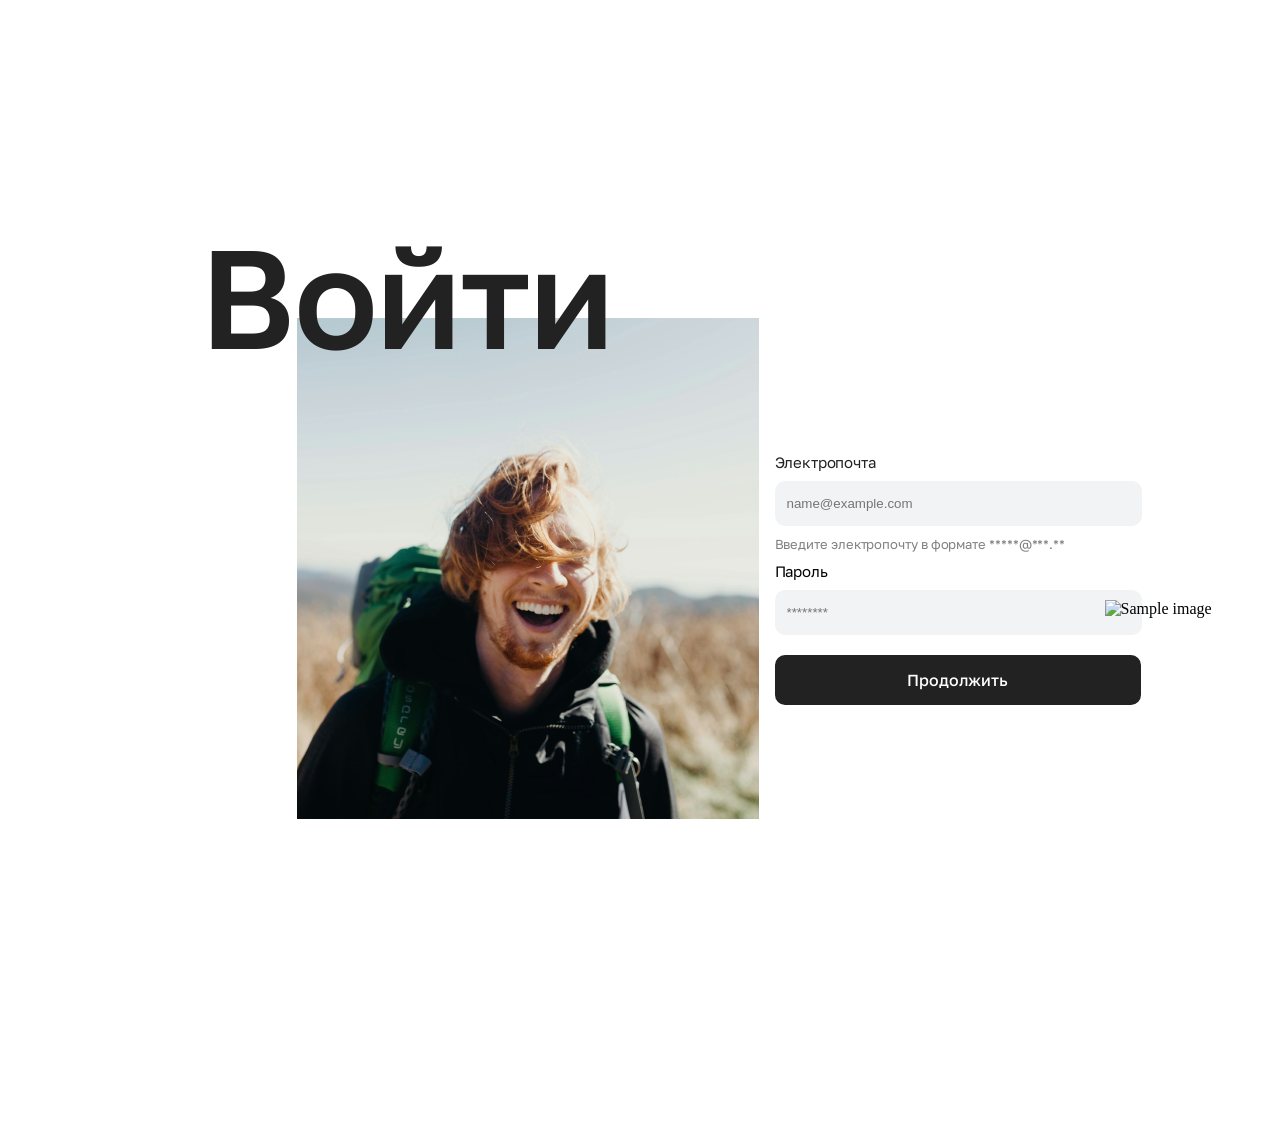
==== lab2/login/login.html @ 2940354f "Add files via upload" ====
<!DOCTYPE html>
<html lang="en">
<head>
    <meta charset="UTF-8">
    <meta name="viewport" content="width=device-width, initial-scale=1.0">
    <title>Login</title>
    <link rel="stylesheet" href="settings.css">
    <link rel="preconnect" href="https://fonts.googleapis.com">
    <link rel="preconnect" href="https://fonts.gstatic.com" crossorigin>
    <link href="https://fonts.googleapis.com/css2?family=Golos+Text:wght@400..900&display=swap" rel="stylesheet">
</head>
<body>
    <div class="main">
          <h1 class="LoginText">Войти</h1>
          <div class="ImageFace">
            <img src="img/SmileFace.png" alt="Sample image">
          </div>
          <div class="right">
            <form>
                <div class="field">
                    <label for="email" class="TextStyle Email">Электропочта</label>
                    <input type="email" id="email" name="email"
                        placeholder="name@example.com" required>
                    <div class="TextStyle EmailHelp">Введите электропочту в формате *****@***.**</div>
                </div>
                <div class="field">
                    <label for="password" class="TextStyle Password">Пароль</label>
                        <input type="password" id="password" name="password"
                            placeholder="********" required>
                        <img src="img/Eye.svg" alt="Sample image" class="ImgEye">
                </div>
                <a href='main.html' class="submit-btn">Продолжить</a>
            </form>
          </div>
    </div>

</body>
</html>
---- lab2/login/settings.css ----
body{
    display: flex;
    align-items: center;
    justify-content: center;
    padding: 20px;
}
.main{
    width: 1440px;
    height: 1080px;
    margin: auto;
    display: flex;
    align-items: center;
}
.LoginText{
    font-family: Golos TEXT;
    font-weight: 560;
    font-size: 140px;
    line-height: 180px;
    letter-spacing: -1.5px;
    margin-top: -450px;
    margin-left: 172px;
    position: absolute;
    color: #222222;
}
.ImageFace{
    flex: 1;
    width: 462px;
    height: 501px;
    margin-left: 269px;
}
.right{
    flex: 1;
    width: 343px;
    height: 251px;
    top: 415px;
    left: 838px;
    gap: 32px;      
}
.TextStyle{
    font-family: Golos TEXT;
    font-weight: 400;
}
.TextStyle.Email{
    font-size: 15px;
    line-height: 18px;
    letter-spacing: -0.15px;
    color:#222222;

}
.TextStyle.EmailHelp{
    font-size: 13px;
    line-height: 16px;
    letter-spacing: -0.08px;
    color: #808080;
    margin-top: 10px;

}
.TextStyle.Password{
    font-size: 15px;
    line-height: 18px;
    letter-spacing: -0.15px;
}
.field label{
    display: block;
    margin-top: 10px;
}
.field input{
    width: 343px;
    height: 19px;
    justify-content: space-between;
    opacity: 1;
    border-radius: 10px;
    padding-top: 13px;
    padding-right: 12px;
    padding-bottom: 13px;
    padding-left: 12px;
    background: #F2F3F5;
    border: 0px;
    margin-top: 10px;
    outline: NONE;
}

.ImgEye{
    position: absolute;
    margin-left: -37px;
    margin-top: 20px;
}
.submit-btn{
    margin-top: 20px;
    width: 366px;
    height: 50px;
    opacity: 1;
    border-radius: 10px;
    background: #222222;
    color: #FFFFFF;
    text-decoration: NONE;
    display: flex;
    font-family: Golos TEXT;
    font-weight: 500;
    font-size: 16px;
    align-items: center;
    justify-content: center;


}
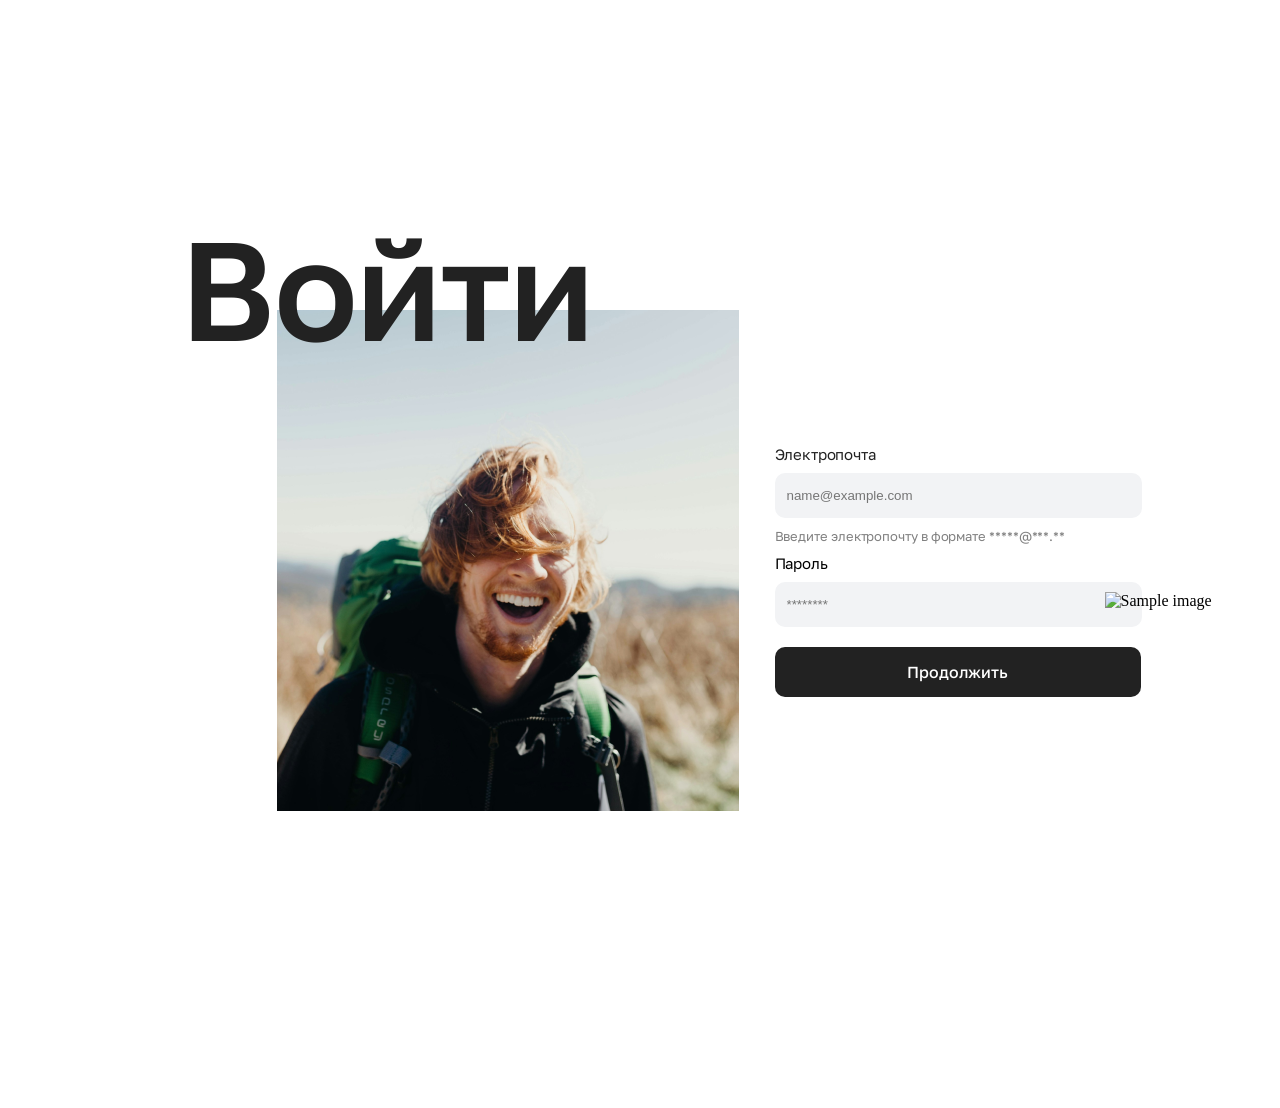
==== commit 9dff0a8b: "Add files via upload" ====
--- a/lab2/login/login.html
+++ b/lab2/login/login.html
@@ -4,35 +4,34 @@
     <meta charset="UTF-8">
     <meta name="viewport" content="width=device-width, initial-scale=1.0">
     <title>Login</title>
-    <link rel="stylesheet" href="settings.css">
+    <link rel="stylesheet" href="../settings/style.css">
     <link rel="preconnect" href="https://fonts.googleapis.com">
     <link rel="preconnect" href="https://fonts.gstatic.com" crossorigin>
     <link href="https://fonts.googleapis.com/css2?family=Golos+Text:wght@400..900&display=swap" rel="stylesheet">
 </head>
-<body>
-    <div class="main">
-          <h1 class="LoginText">Войти</h1>
-          <div class="ImageFace">
-            <img src="img/SmileFace.png" alt="Sample image">
-          </div>
-          <div class="right">
+<body class= 'block'>
+    <div class="login">
+        <h1 class="login__title">Войти</h1>
+        <div class="login__image">
+            <img src="../settings/img/SmileFace.png" alt="Sample image">
+        </div>
+        <div class="login__form">
             <form>
-                <div class="field">
-                    <label for="email" class="TextStyle Email">Электропочта</label>
+                <div class="login__field">
+                    <label for="email" class="login__label login__label--email">Электропочта</label>
                     <input type="email" id="email" name="email"
-                        placeholder="name@example.com" required>
-                    <div class="TextStyle EmailHelp">Введите электропочту в формате *****@***.**</div>
+                           placeholder="name@example.com" required>
+                    <div class="login__hint">Введите электропочту в формате *****@***.**</div>
                 </div>
-                <div class="field">
-                    <label for="password" class="TextStyle Password">Пароль</label>
-                        <input type="password" id="password" name="password"
-                            placeholder="********" required>
-                        <img src="img/Eye.svg" alt="Sample image" class="ImgEye">
+                <div class="login__field">
+                    <label for="password" class="login__label login__label--password">Пароль</label>
+                    <input type="password" id="password" name="password"
+                           placeholder="********" required>
+                    <img src="../settings/svg/Eye.svg" alt="Sample image" class="login__eye">
                 </div>
-                <a href='main.html' class="submit-btn">Продолжить</a>
+                <a href="main.html" class="login__submit">Продолжить</a>
             </form>
-          </div>
+        </div>
     </div>
-
 </body>
-</html>+</html>
--- a/lab2/settings/style.css
+++ b/lab2/settings/style.css
@@ -0,0 +1,289 @@
+.block {
+    display: flex;
+    align-items: center;
+    justify-content: center;
+    margin-top: 20px;
+}
+
+.login {
+    width: 1440px;
+    height: 1080px;
+    margin: auto;
+    display: flex;
+    align-items: center;
+}
+
+.login__title {
+    font-family: Golos TEXT;
+    font-weight: 560;
+    font-size: 140px;
+    line-height: 180px;
+    letter-spacing: -1.5px;
+    margin-top: -450px;
+    margin-left: 172px;
+    position: absolute;
+    color: #222222;
+}
+
+.login__image {
+    flex: 1;
+    width: 462px;
+    height: 501px;
+    margin-left: 269px;
+}
+
+.login__form {
+    flex: 1;
+    width: 343px;
+    height: 251px;
+}
+
+.login__label {
+    font-family: Golos TEXT;
+    font-weight: 400;
+}
+
+.login__label--email {
+    font-size: 15px;
+    line-height: 18px;
+    letter-spacing: -0.15px;
+    color: #222222;
+}
+
+.login__label--password {
+    font-size: 15px;
+    line-height: 18px;
+    letter-spacing: -0.15px;
+}
+
+.login__hint {
+    font-family: Golos TEXT;
+    font-weight: 400;
+    font-size: 13px;
+    line-height: 16px;
+    letter-spacing: -0.08px;
+    color: #808080;
+    margin-top: 10px;
+}
+
+.login__field label {
+    display: block;
+    margin-top: 10px;
+}
+
+.login__field input {
+    width: 343px;
+    height: 19px;
+    border-radius: 10px;
+    padding-top: 13px;
+    padding-right: 12px;
+    padding-bottom: 13px;
+    padding-left: 12px;
+    background: #F2F3F5;
+    border: 0;
+    margin-top: 10px;
+    outline: none;
+}
+
+.login__eye {
+    position: absolute;
+    margin-left: -37px;
+    margin-top: 20px;
+}
+
+.login__submit {
+    margin-top: 20px;
+    width: 366px;
+    height: 50px;
+    border-radius: 10px;
+    background: #222222;
+    color: #FFFFFF;
+    text-decoration: none;
+    display: flex;
+    font-family: Golos TEXT;
+    font-weight: 500;
+    font-size: 16px;
+    align-items: center;
+    justify-content: center;
+}
+
+.posts-block{
+    display: flex;
+}
+
+.posts-block__layout{
+    padding-top: 40px;
+    width: 72px;
+    height: 1080px;
+    border-right-width: 1px;
+    border-right: 1px solid #2222220D;
+    position: fixed;
+}
+
+.layout__item{
+    width: 40px;
+    height: 40px;
+    top: 40px;
+    left: 16px;
+    margin: 0px 16px 16px 16px;
+    opacity: 1;
+    gap: 10px;
+    border-radius: 10px;
+
+}
+
+.feed{
+    align-items: center;
+    display: flex;
+    flex-direction: column;
+}
+
+.feed__title{
+    width: 1369px;
+    height: 73px;
+}
+.feed__post-scroll{
+    width: 474px;
+    height: auto;
+}
+
+.post-scroll__post{
+    width: 700px;
+    display: block;
+}
+
+.post__author{
+    display: flex;
+    width: 474px;
+    margin-top: 16px;
+    margin-bottom: 16px;
+}
+
+.author__avatar{
+    width: 32px;
+    height: 32px;
+    border-radius: 6px;
+    object-fit: cover;
+
+}
+.author__name{
+    padding-left: 10px;
+    width: 150px;
+    height: 18px;
+    font-family: Golos TEXT;
+    font-weight: 500;
+    font-style: Medium;
+    font-size: 14px;
+    line-height: 18px;
+    letter-spacing: -0.15px;
+    vertical-align: middle;
+
+}
+
+.author__pen{
+    margin-left: auto;
+    width: 24px;
+    height: 24px;
+    margin-top: 4px;
+    margin-bottom: 4px;
+}
+
+.post_picture-link{
+    margin: 0;
+    padding: 0;
+        position: relative;   
+    display: inline-block;
+}
+
+.post__picture{
+    width: 474px;
+    height: 474px;
+    top: 64px;
+    object-fit: cover;
+    display: block;
+}
+
+.picture-link__count{
+    position: absolute;
+    width: 44px;
+    height: 24px;
+    top: 20px;
+    right: 16px;
+    opacity: 1;
+    border-radius: 20px;
+    background: #22222280;
+    backdrop-filter: blur(12px);
+    color: #FFFFFF;
+    display: flex;
+    align-items: center;
+    justify-content: center;
+    font-size: 15px;
+    font-family: Golos TEXT;
+    font-weight: 400;
+
+
+}
+
+.picture-link__Slider-button{
+    position: absolute;
+    width: 20;
+    height: 20;
+    top: 50%;
+    right: 16px;
+    background: none;
+    border: none;
+}
+
+.post__likes{
+    margin-top: 16px;
+    width: 68px;
+    height: 30px;
+    top: 554px;
+    gap: 3px;
+    border-radius: 8px;
+    background: #2222220D;
+    margin-bottom: 16px;
+    display: flex;
+    align-items: center;
+    justify-content: center;  
+    gap: 4px;
+}
+
+.likes__like{
+    width: 16px;
+    height: 16px;
+}
+
+.post__content{
+    width: 474px;
+    font-family: Golos TEXT;
+    font-weight: 400;
+    font-style: Regular;
+    font-size: 15px;
+    line-height: 18px;
+    letter-spacing: -0.15px;
+
+}
+
+.post__text {
+    display: -webkit-box;          
+    -webkit-line-clamp: 2;        
+    -webkit-box-orient: vertical;  
+    overflow: hidden;
+    margin: 0;                 
+}
+ 
+.text__more-btn{
+    font-size: 15px;
+    color: #808080;
+    background: none;             
+    border: none;              
+    cursor: pointer;
+    padding: 0;            
+}
+
+.post__after{
+    color: #808080;
+    margin-top: 8px;
+    padding-bottom: 20px;
+}
